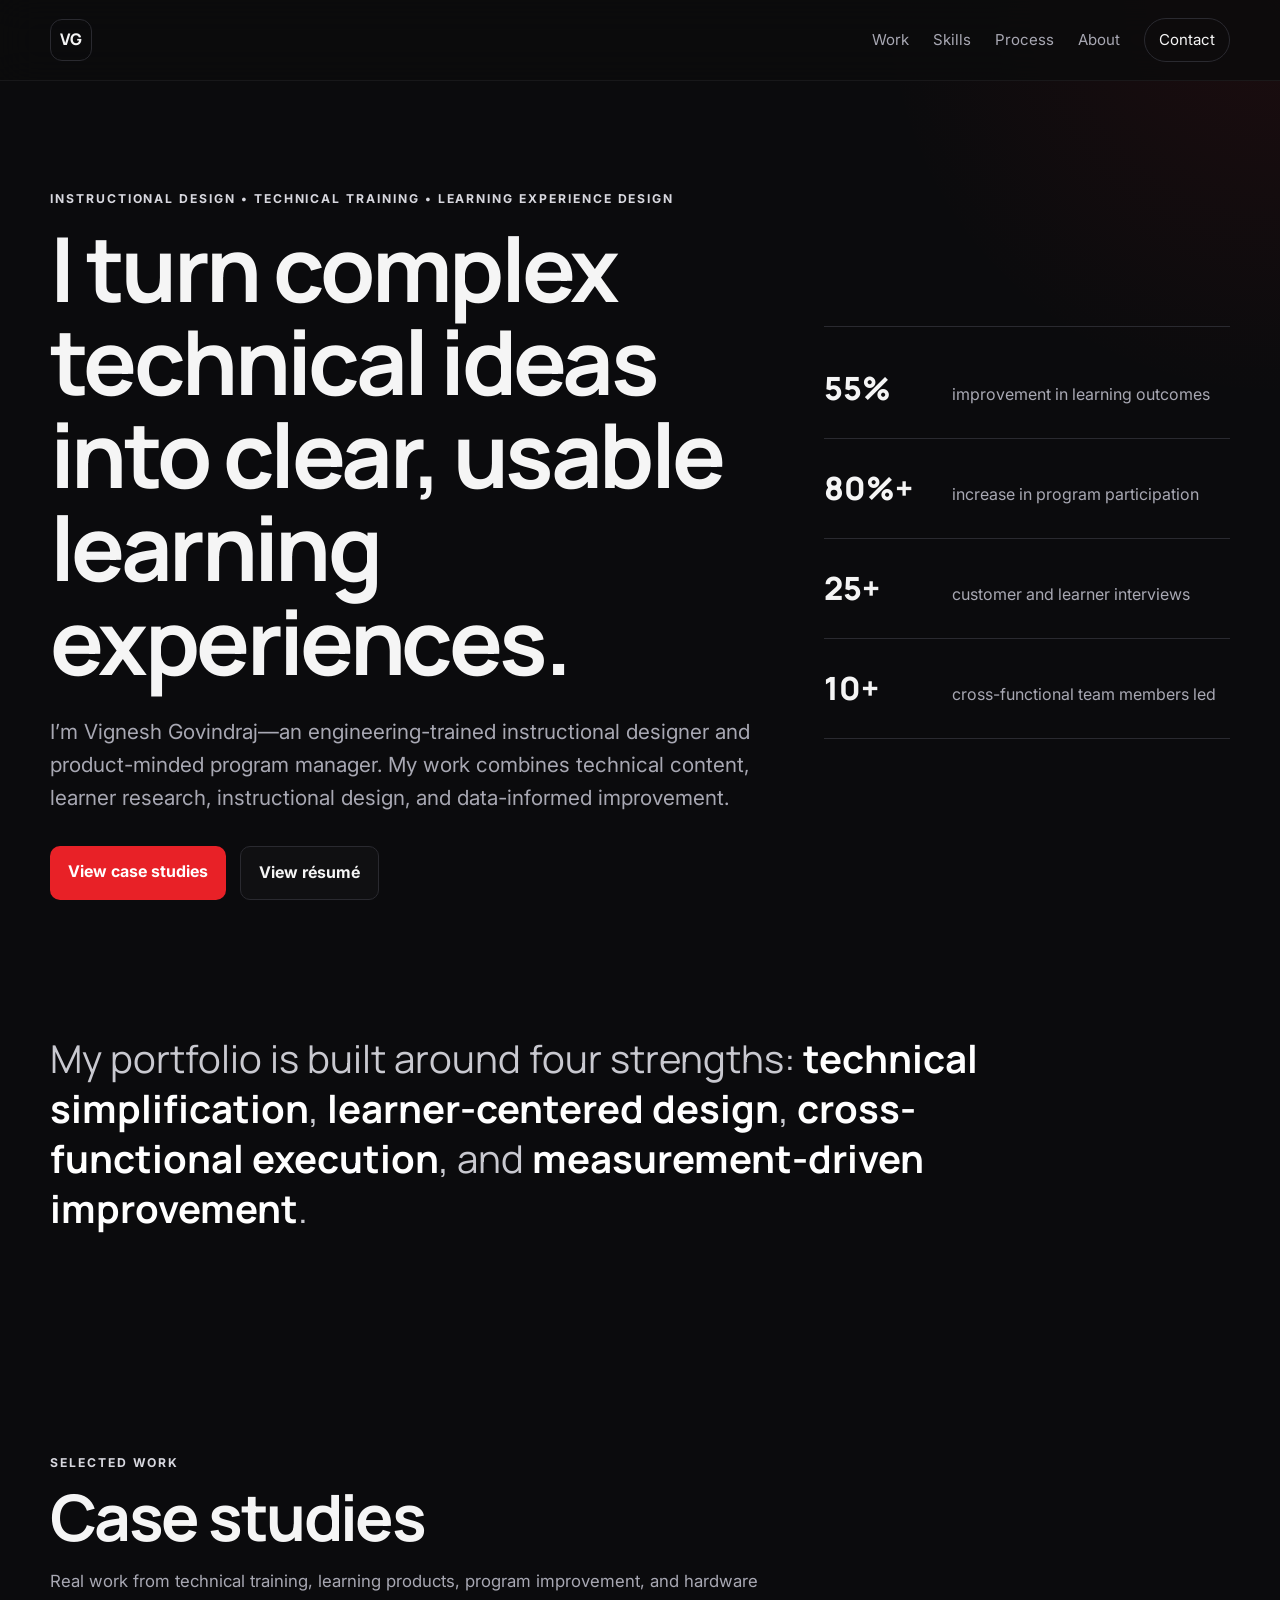
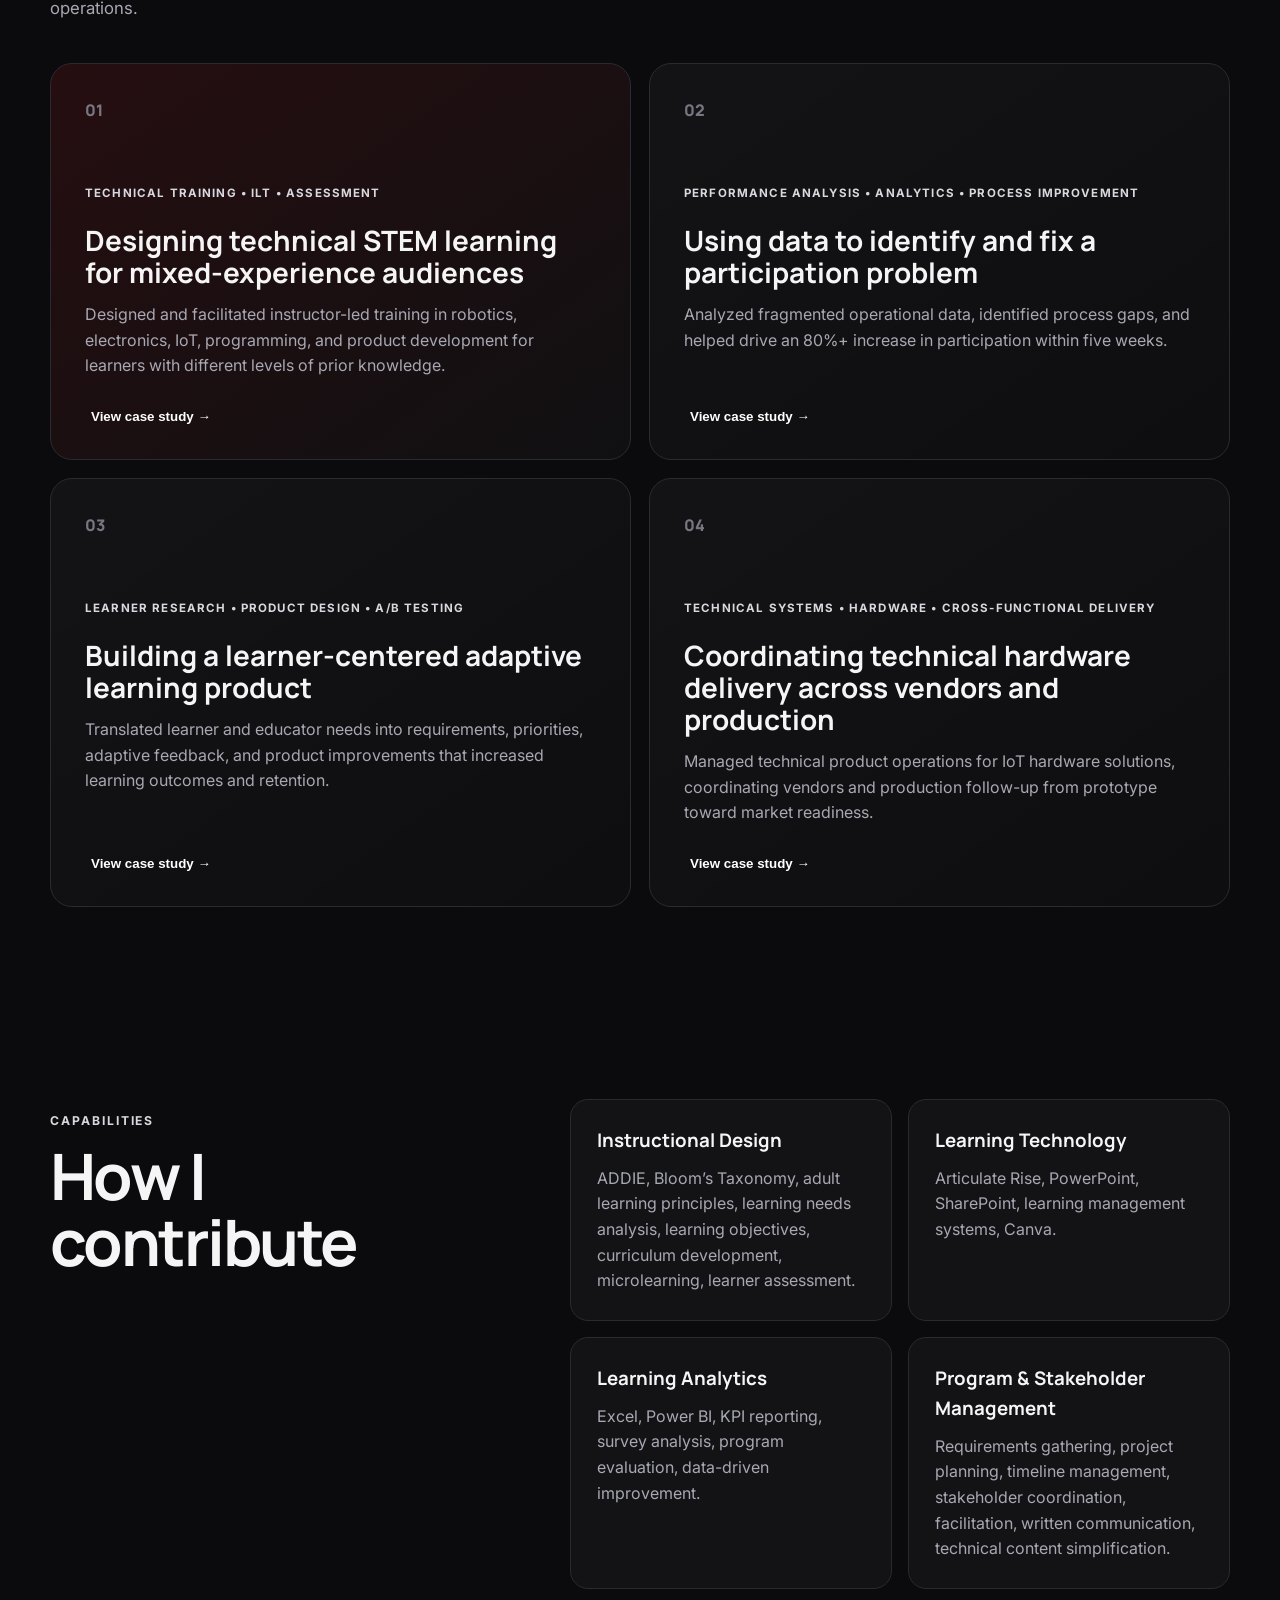
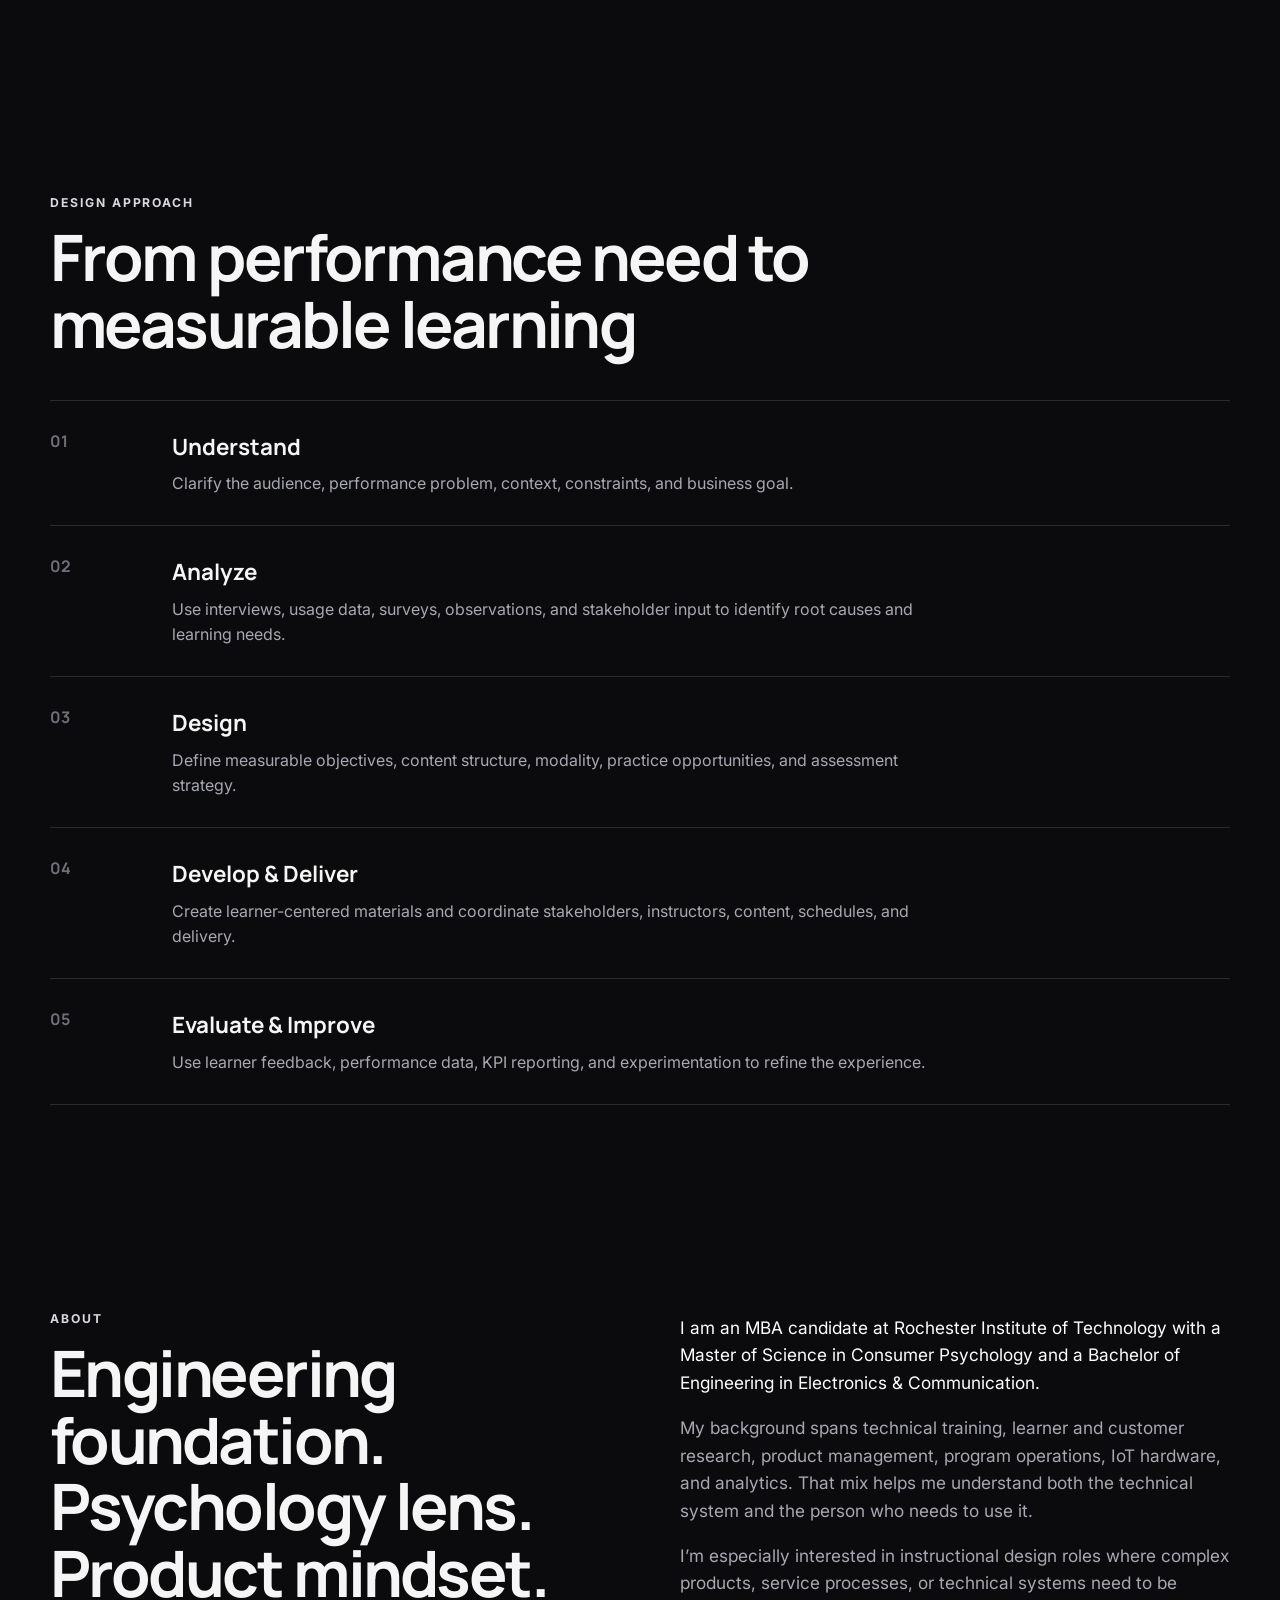
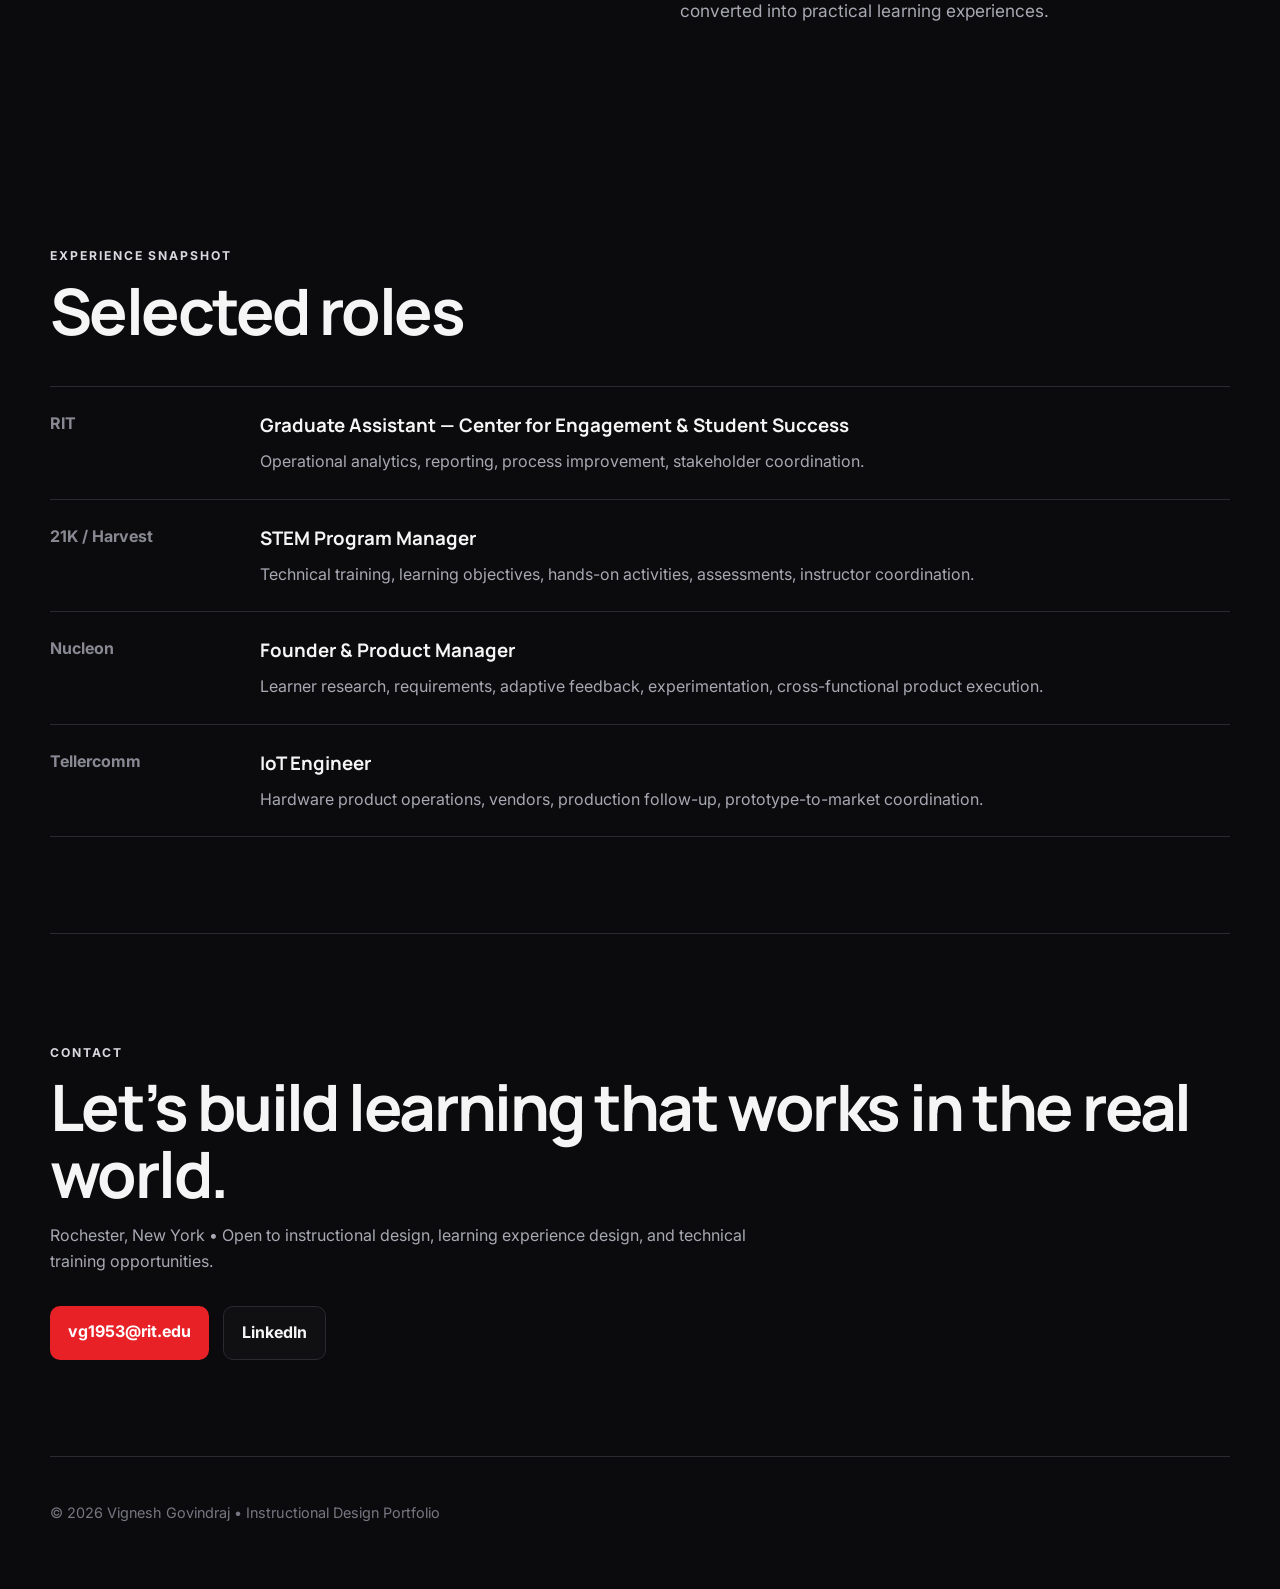
==== index.html @ e9e76871 "Add portfolio homepage" ====
<!DOCTYPE html>
<html lang="en">
<head>
<meta charset="UTF-8">
<meta name="viewport" content="width=device-width, initial-scale=1.0">
<meta name="description" content="Instructional design and technical learning portfolio of Vignesh Govindraj.">
<title>Vignesh Govindraj | Instructional Design Portfolio</title>
<link rel="icon" href="favicon.svg" type="image/svg+xml">
<link rel="stylesheet" href="styles.css">
</head>
<body>
<header class="site-header">
  <a class="brand" href="#top">VG</a>
  <nav class="nav">
    <a href="#work">Work</a><a href="#skills">Skills</a><a href="#process">Process</a><a href="#about">About</a><a class="nav-cta" href="#contact">Contact</a>
  </nav>
</header>
<main id="top">
<section class="hero section">
  <div class="hero-copy">
    <p class="eyebrow">Instructional Design • Technical Training • Learning Experience Design</p>
    <h1>I turn complex technical ideas into clear, usable learning experiences.</h1>
    <p class="hero-text">I’m Vignesh Govindraj—an engineering-trained instructional designer and product-minded program manager. My work combines technical content, learner research, instructional design, and data-informed improvement.</p>
    <div class="hero-actions"><a class="button primary" href="#work">View case studies</a><a class="button secondary" href="resume.html">View résumé</a></div>
  </div>
  <aside class="hero-panel">
    <div class="metric"><span class="metric-value">55%</span><span class="metric-label">improvement in learning outcomes</span></div>
    <div class="metric"><span class="metric-value">80%+</span><span class="metric-label">increase in program participation</span></div>
    <div class="metric"><span class="metric-value">25+</span><span class="metric-label">customer and learner interviews</span></div>
    <div class="metric"><span class="metric-value">10+</span><span class="metric-label">cross-functional team members led</span></div>
  </aside>
</section>
<section class="section intro-strip"><p>My portfolio is built around four strengths: <strong>technical simplification</strong>, <strong>learner-centered design</strong>, <strong>cross-functional execution</strong>, and <strong>measurement-driven improvement</strong>.</p></section>
<section id="work" class="section">
  <div class="section-heading"><p class="eyebrow">Selected work</p><h2>Case studies</h2><p>Real work from technical training, learning products, program improvement, and hardware operations.</p></div>
  <div class="case-grid">
    <article class="case-card featured"><div class="case-number">01</div><p class="case-tag">Technical Training • ILT • Assessment</p><h3>Designing technical STEM learning for mixed-experience audiences</h3><p class="case-summary">Designed and facilitated instructor-led training in robotics, electronics, IoT, programming, and product development for learners with different levels of prior knowledge.</p><button class="text-button" data-dialog="case1">View case study →</button></article>
    <article class="case-card"><div class="case-number">02</div><p class="case-tag">Performance Analysis • Analytics • Process Improvement</p><h3>Using data to identify and fix a participation problem</h3><p class="case-summary">Analyzed fragmented operational data, identified process gaps, and helped drive an 80%+ increase in participation within five weeks.</p><button class="text-button" data-dialog="case2">View case study →</button></article>
    <article class="case-card"><div class="case-number">03</div><p class="case-tag">Learner Research • Product Design • A/B Testing</p><h3>Building a learner-centered adaptive learning product</h3><p class="case-summary">Translated learner and educator needs into requirements, priorities, adaptive feedback, and product improvements that increased learning outcomes and retention.</p><button class="text-button" data-dialog="case3">View case study →</button></article>
    <article class="case-card"><div class="case-number">04</div><p class="case-tag">Technical Systems • Hardware • Cross-Functional Delivery</p><h3>Coordinating technical hardware delivery across vendors and production</h3><p class="case-summary">Managed technical product operations for IoT hardware solutions, coordinating vendors and production follow-up from prototype toward market readiness.</p><button class="text-button" data-dialog="case4">View case study →</button></article>
  </div>
</section>
<section id="skills" class="section split-section">
  <div class="section-heading"><p class="eyebrow">Capabilities</p><h2>How I contribute</h2></div>
  <div class="skill-groups">
    <div class="skill-group"><h3>Instructional Design</h3><p>ADDIE, Bloom’s Taxonomy, adult learning principles, learning needs analysis, learning objectives, curriculum development, microlearning, learner assessment.</p></div>
    <div class="skill-group"><h3>Learning Technology</h3><p>Articulate Rise, PowerPoint, SharePoint, learning management systems, Canva.</p></div>
    <div class="skill-group"><h3>Learning Analytics</h3><p>Excel, Power BI, KPI reporting, survey analysis, program evaluation, data-driven improvement.</p></div>
    <div class="skill-group"><h3>Program & Stakeholder Management</h3><p>Requirements gathering, project planning, timeline management, stakeholder coordination, facilitation, written communication, technical content simplification.</p></div>
  </div>
</section>
<section id="process" class="section">
  <div class="section-heading"><p class="eyebrow">Design approach</p><h2>From performance need to measurable learning</h2></div>
  <ol class="process">
    <li><span>01</span><div><h3>Understand</h3><p>Clarify the audience, performance problem, context, constraints, and business goal.</p></div></li>
    <li><span>02</span><div><h3>Analyze</h3><p>Use interviews, usage data, surveys, observations, and stakeholder input to identify root causes and learning needs.</p></div></li>
    <li><span>03</span><div><h3>Design</h3><p>Define measurable objectives, content structure, modality, practice opportunities, and assessment strategy.</p></div></li>
    <li><span>04</span><div><h3>Develop & Deliver</h3><p>Create learner-centered materials and coordinate stakeholders, instructors, content, schedules, and delivery.</p></div></li>
    <li><span>05</span><div><h3>Evaluate & Improve</h3><p>Use learner feedback, performance data, KPI reporting, and experimentation to refine the experience.</p></div></li>
  </ol>
</section>
<section id="about" class="section about">
  <div><p class="eyebrow">About</p><h2>Engineering foundation. Psychology lens. Product mindset.</h2></div>
  <div class="about-copy"><p>I am an MBA candidate at Rochester Institute of Technology with a Master of Science in Consumer Psychology and a Bachelor of Engineering in Electronics & Communication.</p><p>My background spans technical training, learner and customer research, product management, program operations, IoT hardware, and analytics. That mix helps me understand both the technical system and the person who needs to use it.</p><p>I’m especially interested in instructional design roles where complex products, service processes, or technical systems need to be converted into practical learning experiences.</p></div>
</section>
<section class="section experience">
  <div class="section-heading"><p class="eyebrow">Experience snapshot</p><h2>Selected roles</h2></div>
  <div class="timeline">
    <div class="timeline-item"><span>RIT</span><div><h3>Graduate Assistant — Center for Engagement & Student Success</h3><p>Operational analytics, reporting, process improvement, stakeholder coordination.</p></div></div>
    <div class="timeline-item"><span>21K / Harvest</span><div><h3>STEM Program Manager</h3><p>Technical training, learning objectives, hands-on activities, assessments, instructor coordination.</p></div></div>
    <div class="timeline-item"><span>Nucleon</span><div><h3>Founder & Product Manager</h3><p>Learner research, requirements, adaptive feedback, experimentation, cross-functional product execution.</p></div></div>
    <div class="timeline-item"><span>Tellercomm</span><div><h3>IoT Engineer</h3><p>Hardware product operations, vendors, production follow-up, prototype-to-market coordination.</p></div></div>
  </div>
</section>
<section id="contact" class="section contact"><p class="eyebrow">Contact</p><h2>Let’s build learning that works in the real world.</h2><p>Rochester, New York • Open to instructional design, learning experience design, and technical training opportunities.</p><div class="hero-actions"><a class="button primary" href="mailto:vg1953@rit.edu">vg1953@rit.edu</a><a class="button secondary" href="https://www.linkedin.com/in/vignesh-govindraj-13011995/" target="_blank" rel="noreferrer">LinkedIn</a></div></section>
</main>
<footer><p>© <span id="year"></span> Vignesh Govindraj • Instructional Design Portfolio</p></footer>
<dialog id="case1"><button class="dialog-close" aria-label="Close">×</button><p class="case-tag">Technical Training • 21K School & Harvest International School</p><h2>Designing technical STEM learning for mixed-experience audiences</h2><div class="case-detail-grid"><div><h4>Challenge</h4><p>Technical topics such as robotics, electronics, IoT, programming, and product development had to be made understandable and usable for learners with varying levels of prior knowledge.</p></div><div><h4>My role</h4><p>Designed and facilitated instructor-led technical training while coordinating instructors, school leaders, external partners, materials, and delivery schedules.</p></div><div><h4>Design approach</h4><p>Created learning objectives, presentations, hands-on activities, and assessments. Adjusted content based on learner feedback and performance data.</p></div><div><h4>What this demonstrates</h4><p>Technical content simplification, ILT design, facilitation, assessment, iterative improvement, and cross-functional delivery.</p></div></div></dialog>
<dialog id="case2"><button class="dialog-close" aria-label="Close">×</button><p class="case-tag">Performance Analysis • RIT Center for Engagement & Student Success</p><h2>Using data to identify and fix a participation problem</h2><div class="case-detail-grid"><div><h4>Challenge</h4><p>Program participation was not meeting expectations, and the underlying operational picture was fragmented across inconsistent data and processes.</p></div><div><h4>My role</h4><p>Cleaned and analyzed operational data, built recurring reports in Excel and Power BI, coordinated program records, and standardized data-collection and accountability practices.</p></div><div><h4>Outcome</h4><p>The work identified process gaps and contributed to an 80%+ increase in participation within five weeks.</p></div><div><h4>What this demonstrates</h4><p>Performance analysis, data-informed diagnosis, process improvement, reporting, and measurement before prescribing a learning intervention.</p></div></div></dialog>
<dialog id="case3"><button class="dialog-close" aria-label="Close">×</button><p class="case-tag">Learner-Centered Product • Nucleon</p><h2>Building a learner-centered adaptive learning product</h2><div class="case-detail-grid"><div><h4>Challenge</h4><p>Design an adaptive-learning experience that responded to learner and educator needs rather than relying on assumptions.</p></div><div><h4>My role</h4><p>Translated learner and educator needs into requirements, acceptance criteria, timelines, and sprint priorities for a cross-functional team of 10.</p></div><div><h4>Research & iteration</h4><p>Conducted 25+ customer interviews and used learner interviews, performance data, and A/B testing to refine adaptive feedback and content delivery.</p></div><div><h4>Outcome</h4><p>The platform contributed to a 55% improvement in learning outcomes and a 25% increase in user retention while growing to 100+ users and two institutional partners.</p></div></div></dialog>
<dialog id="case4"><button class="dialog-close" aria-label="Close">×</button><p class="case-tag">Technical Systems • Tellercomm</p><h2>Coordinating technical hardware delivery across vendors and production</h2><div class="case-detail-grid"><div><h4>Challenge</h4><p>Move IoT hardware solutions from prototype toward market while coordinating technical and operational dependencies.</p></div><div><h4>My role</h4><p>Managed technical product operations, vendor coordination, and production follow-up.</p></div><div><h4>Transferable value</h4><p>Understanding technical systems makes it easier to ask better questions of SMEs and convert engineering information into accurate learner-facing content.</p></div><div><h4>What this demonstrates</h4><p>Technical fluency, vendor coordination, production awareness, and cross-functional execution.</p></div></div></dialog>
<script src="script.js"></script>
</body>
</html>
---- styles.css ----
@import url('https://fonts.googleapis.com/css2?family=Inter:wght@400;500;600;700&family=Manrope:wght@600;700;800&display=swap');
:root{--bg:#0b0b0d;--panel:#131316;--text:#f5f5f5;--muted:#a8a8b3;--line:#2a2a30;--accent:#e82127;--max:1180px}
*{box-sizing:border-box}html{scroll-behavior:smooth}body{margin:0;background:radial-gradient(circle at top right,rgba(232,33,39,.08),transparent 25rem),var(--bg);color:var(--text);font-family:Inter,system-ui,sans-serif;line-height:1.6}a{color:inherit}
.site-header{position:sticky;top:0;z-index:20;display:flex;align-items:center;justify-content:space-between;padding:18px max(24px,calc((100vw - var(--max))/2));background:rgba(11,11,13,.82);backdrop-filter:blur(18px);border-bottom:1px solid rgba(255,255,255,.06)}
.brand{width:42px;height:42px;display:grid;place-items:center;border:1px solid var(--line);border-radius:12px;font-family:Manrope;font-weight:800;text-decoration:none}.nav{display:flex;gap:24px;align-items:center}.nav a{text-decoration:none;color:var(--muted);font-size:.94rem}.nav a:hover{color:var(--text)}.nav .nav-cta{color:var(--text);border:1px solid var(--line);padding:9px 14px;border-radius:999px}
.section{width:min(var(--max),calc(100% - 48px));margin:0 auto;padding:96px 0}.hero{min-height:78vh;display:grid;grid-template-columns:1.4fr .8fr;gap:64px;align-items:center}.eyebrow{text-transform:uppercase;letter-spacing:.16em;font-size:.76rem;font-weight:700;color:#d8d8df}
.hero h1,.section-heading h2,.about h2,.contact h2,dialog h2{font-family:Manrope;letter-spacing:-.04em;line-height:1.04;margin:0}.hero h1{font-size:clamp(3rem,7vw,6.8rem);max-width:900px}.hero-text{max-width:760px;color:var(--muted);font-size:clamp(1.05rem,1.8vw,1.3rem);margin:28px 0 0}.hero-actions{display:flex;flex-wrap:wrap;gap:14px;margin-top:32px}.button{text-decoration:none;padding:13px 18px;border-radius:10px;font-weight:700;transition:.2s}.button.primary{background:var(--accent);color:white}.button.primary:hover{transform:translateY(-2px)}.button.secondary{border:1px solid var(--line);background:rgba(255,255,255,.02)}.button.secondary:hover{background:var(--panel)}
.hero-panel{padding:12px 0;border-top:1px solid var(--line)}.metric{padding:24px 0;border-bottom:1px solid var(--line);display:grid;grid-template-columns:110px 1fr;gap:18px;align-items:baseline}.metric-value{font-family:Manrope;font-size:2rem;font-weight:800}.metric-label{color:var(--muted)}
.intro-strip{padding-top:0;padding-bottom:72px}.intro-strip p{font-family:Manrope;font-size:clamp(1.5rem,3vw,2.4rem);line-height:1.3;color:#c9c9d0;max-width:1020px}.intro-strip strong{color:white}
.section-heading{max-width:760px;margin-bottom:42px}.section-heading h2,.about h2,.contact h2{font-size:clamp(2.4rem,5vw,4.6rem)}.section-heading>p:last-child{color:var(--muted);font-size:1.05rem}
.case-grid{display:grid;grid-template-columns:repeat(2,minmax(0,1fr));gap:18px}.case-card{min-height:390px;padding:34px;border:1px solid var(--line);border-radius:22px;background:linear-gradient(145deg,rgba(255,255,255,.035),rgba(255,255,255,.012));display:flex;flex-direction:column;transition:.2s}.case-card:hover{transform:translateY(-4px);border-color:#42424a}.case-card.featured{background:linear-gradient(145deg,rgba(232,33,39,.12),rgba(255,255,255,.02))}.case-number{color:#777782;font-family:Manrope;font-weight:800}.case-tag{color:#d8d8df;text-transform:uppercase;letter-spacing:.1em;font-size:.72rem;font-weight:700;margin-top:60px}.case-card h3{font-family:Manrope;font-size:1.75rem;line-height:1.15;margin:10px 0 14px}.case-summary{color:var(--muted);margin:0}.text-button{margin-top:auto;padding-top:30px;border:0;background:transparent;color:white;font-weight:700;cursor:pointer;text-align:left}
.split-section{display:grid;grid-template-columns:.8fr 1.2fr;gap:80px;align-items:start}.skill-groups{display:grid;grid-template-columns:repeat(2,1fr);gap:16px}.skill-group{padding:26px;border:1px solid var(--line);border-radius:18px;background:var(--panel)}.skill-group h3{margin:0 0 10px;font-family:Manrope}.skill-group p{color:var(--muted);margin:0}
.process{list-style:none;padding:0;margin:0;border-top:1px solid var(--line)}.process li{display:grid;grid-template-columns:90px 1fr;gap:32px;padding:28px 0;border-bottom:1px solid var(--line)}.process li>span{color:#6f6f79;font-family:Manrope;font-weight:700}.process h3{margin:0 0 7px;font-family:Manrope;font-size:1.4rem}.process p{margin:0;color:var(--muted);max-width:760px}
.about{display:grid;grid-template-columns:1fr 1fr;gap:80px}.about-copy p{color:var(--muted);font-size:1.08rem}.about-copy p:first-child{color:white}.timeline{border-top:1px solid var(--line)}.timeline-item{display:grid;grid-template-columns:180px 1fr;gap:30px;padding:24px 0;border-bottom:1px solid var(--line)}.timeline-item>span{color:#898994;font-weight:700}.timeline-item h3{margin:0 0 8px;font-family:Manrope}.timeline-item p{margin:0;color:var(--muted)}
.contact{border-top:1px solid var(--line);border-bottom:1px solid var(--line)}.contact p:not(.eyebrow){color:var(--muted);max-width:720px}footer{width:min(var(--max),calc(100% - 48px));margin:0 auto;padding:30px 0 50px;color:#777782;font-size:.9rem}
dialog{width:min(900px,calc(100% - 32px));max-height:84vh;overflow:auto;color:var(--text);background:#101013;border:1px solid var(--line);border-radius:22px;padding:38px}dialog::backdrop{background:rgba(0,0,0,.78);backdrop-filter:blur(6px)}.dialog-close{position:sticky;top:0;float:right;border:1px solid var(--line);background:#18181c;color:white;width:38px;height:38px;border-radius:999px;cursor:pointer;font-size:1.4rem}dialog h2{font-size:clamp(2rem,5vw,3.6rem);max-width:760px;margin-bottom:28px}.case-detail-grid{display:grid;grid-template-columns:repeat(2,1fr);gap:18px}.case-detail-grid>div{border:1px solid var(--line);border-radius:16px;padding:22px;background:var(--panel)}.case-detail-grid h4{margin:0 0 10px;font-family:Manrope}.case-detail-grid p{margin:0;color:var(--muted)}
@media(max-width:820px){.nav a:not(.nav-cta){display:none}.hero,.split-section,.about{grid-template-columns:1fr}.hero{gap:36px;min-height:auto;padding-top:72px}.case-grid,.skill-groups,.case-detail-grid{grid-template-columns:1fr}.timeline-item{grid-template-columns:1fr;gap:6px}.section{width:min(100% - 32px,var(--max));padding:72px 0}.hero h1{font-size:clamp(2.8rem,14vw,4.6rem)}}
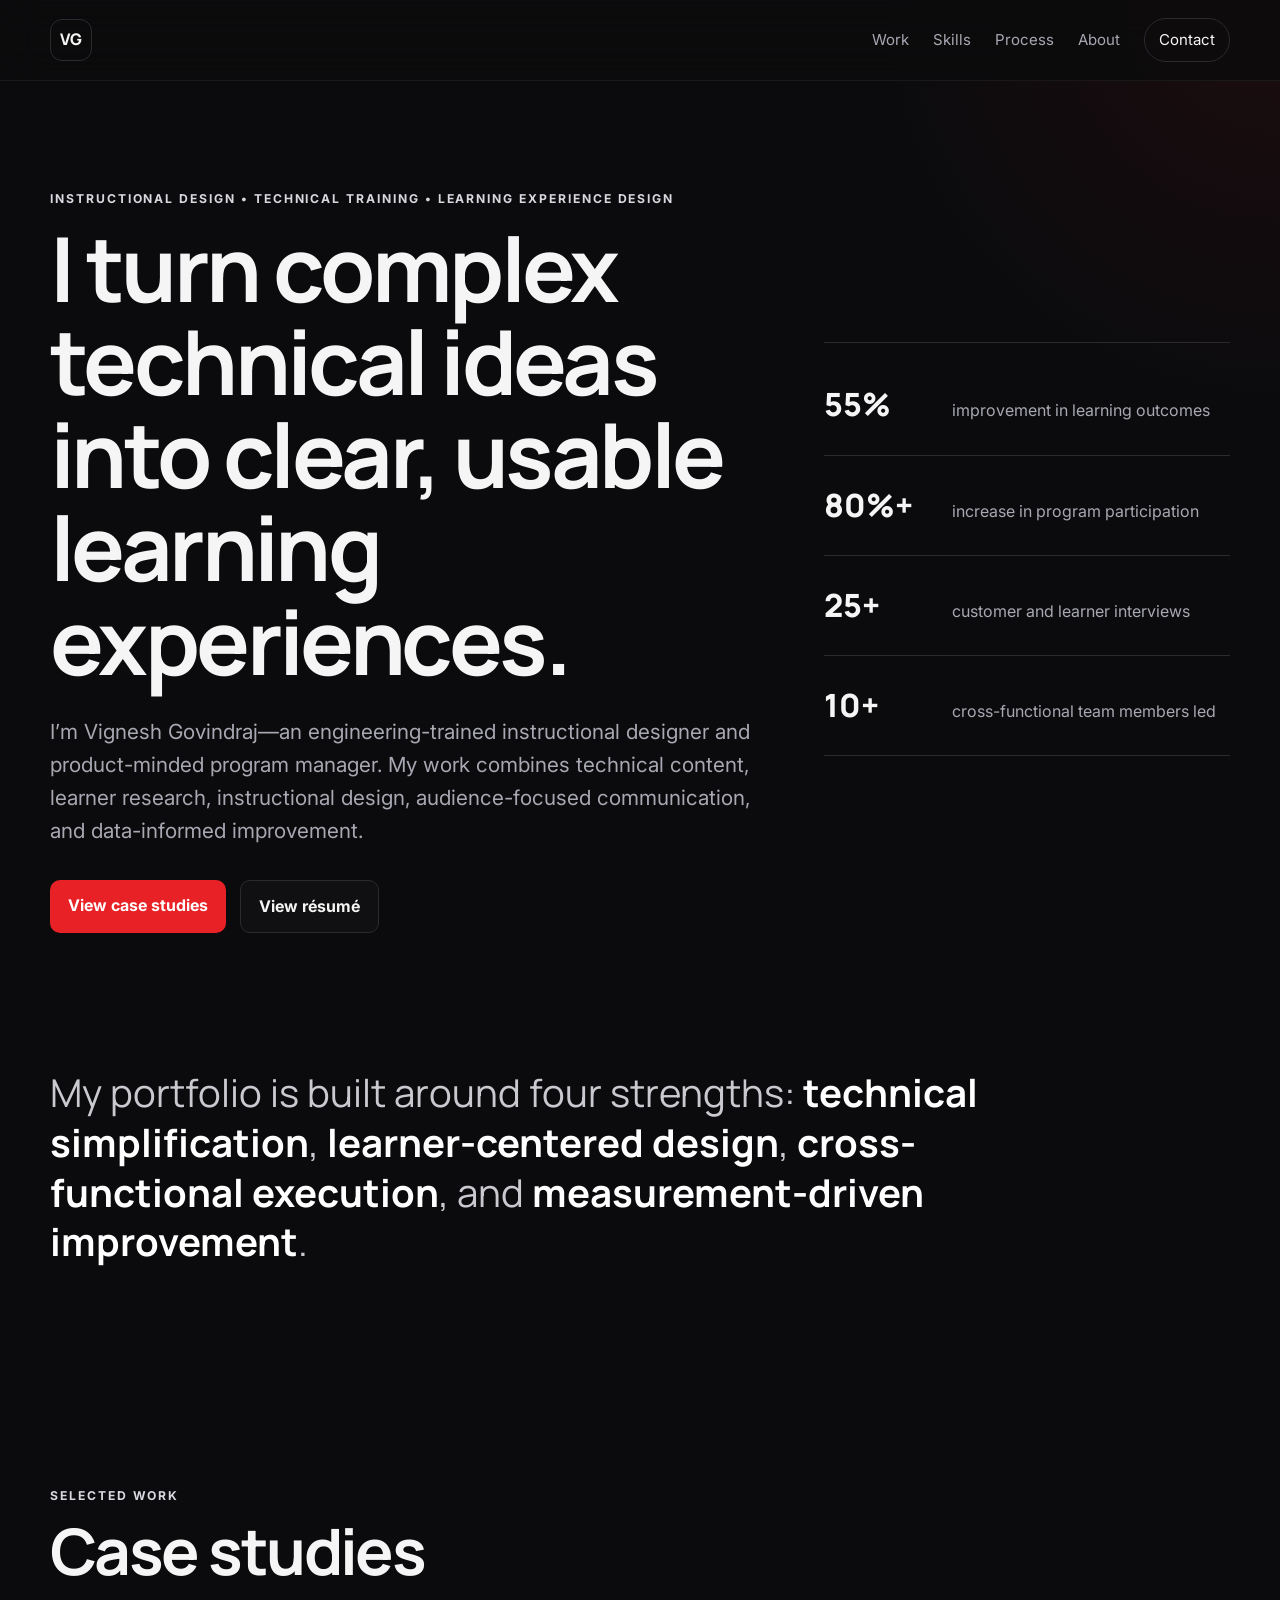
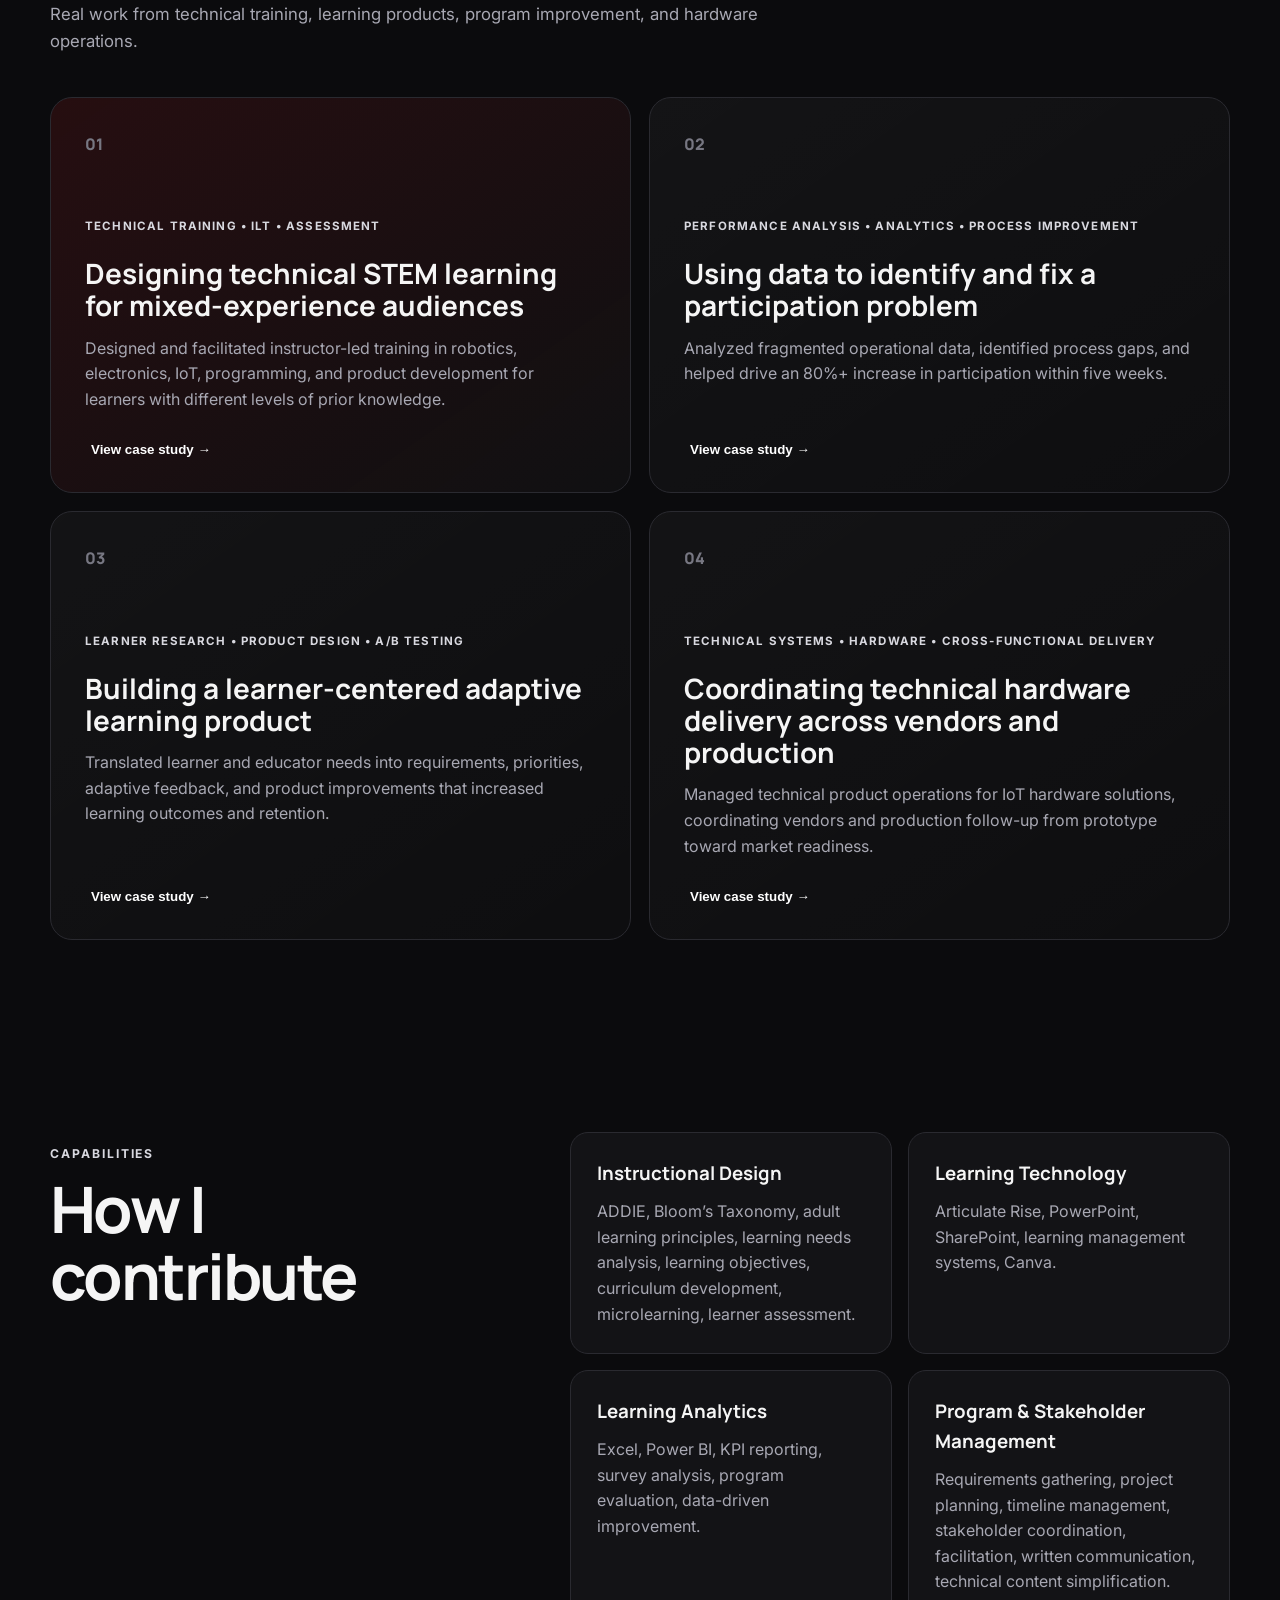
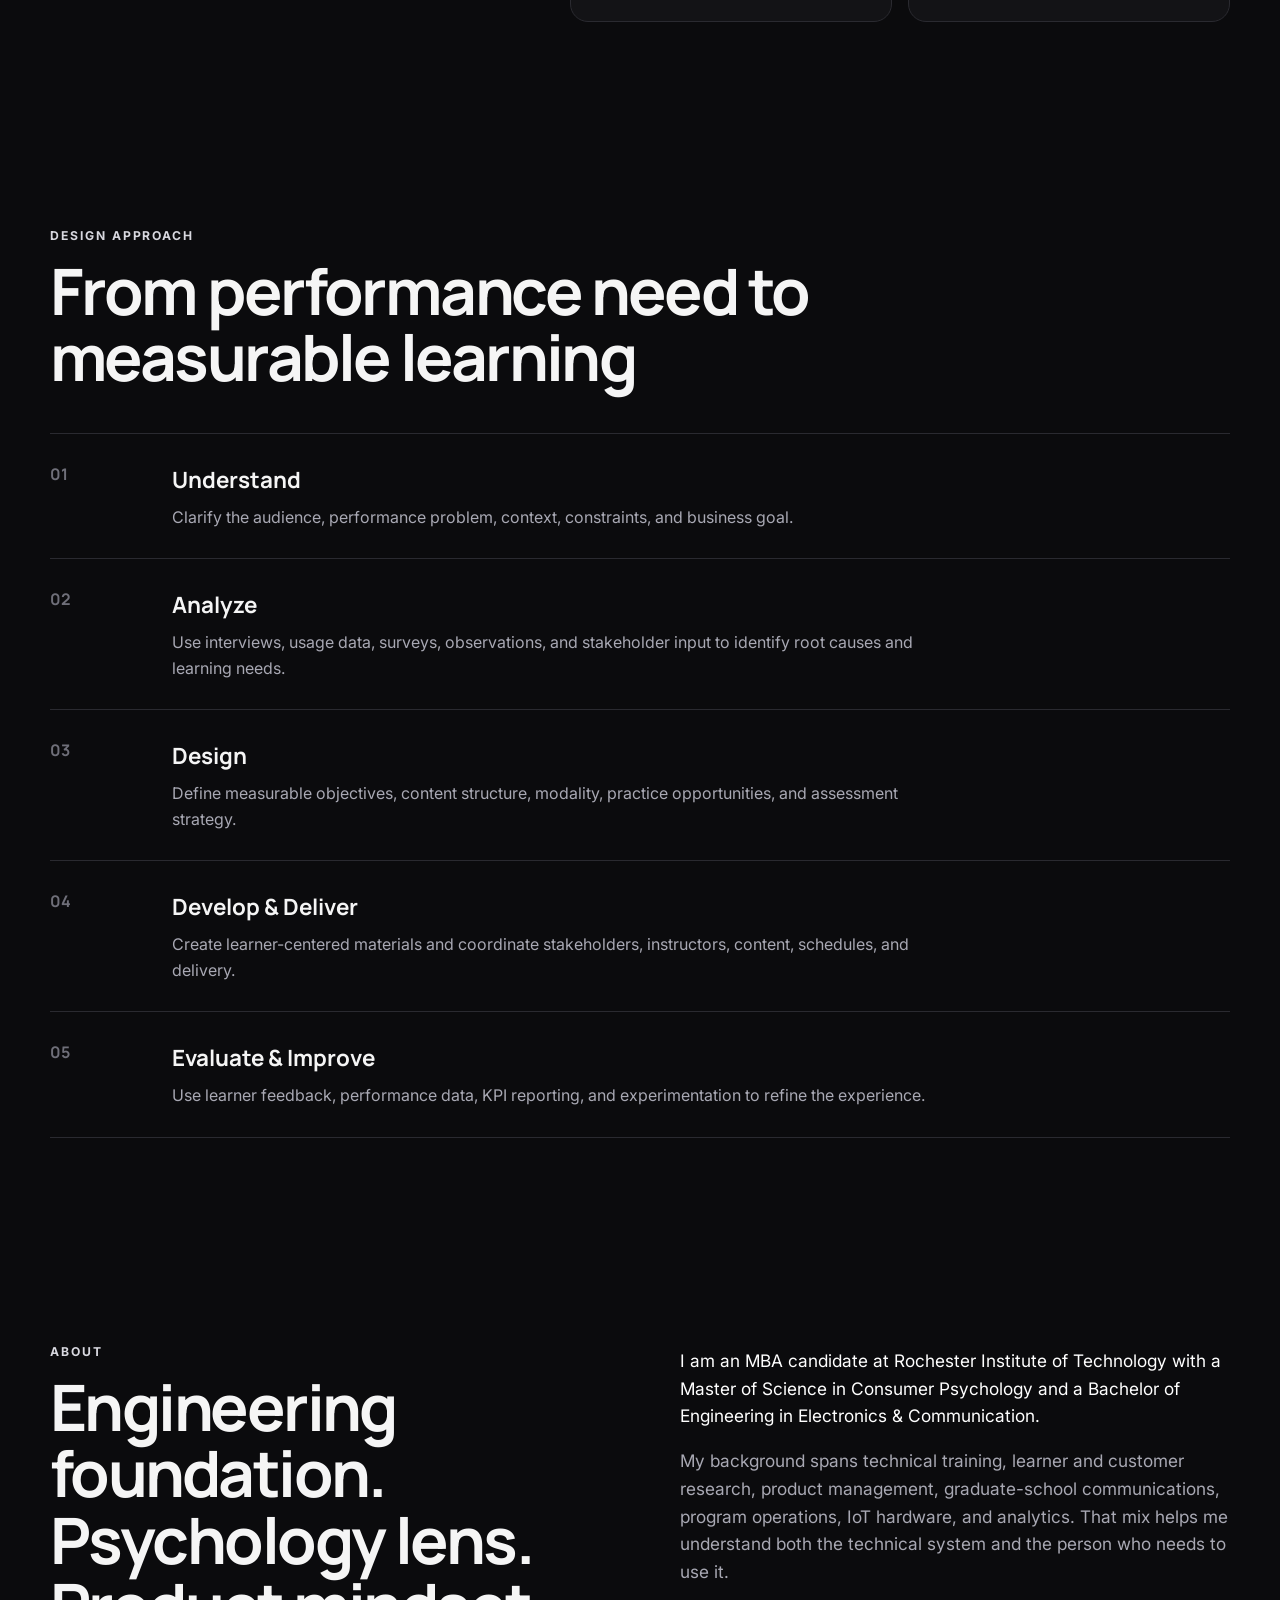
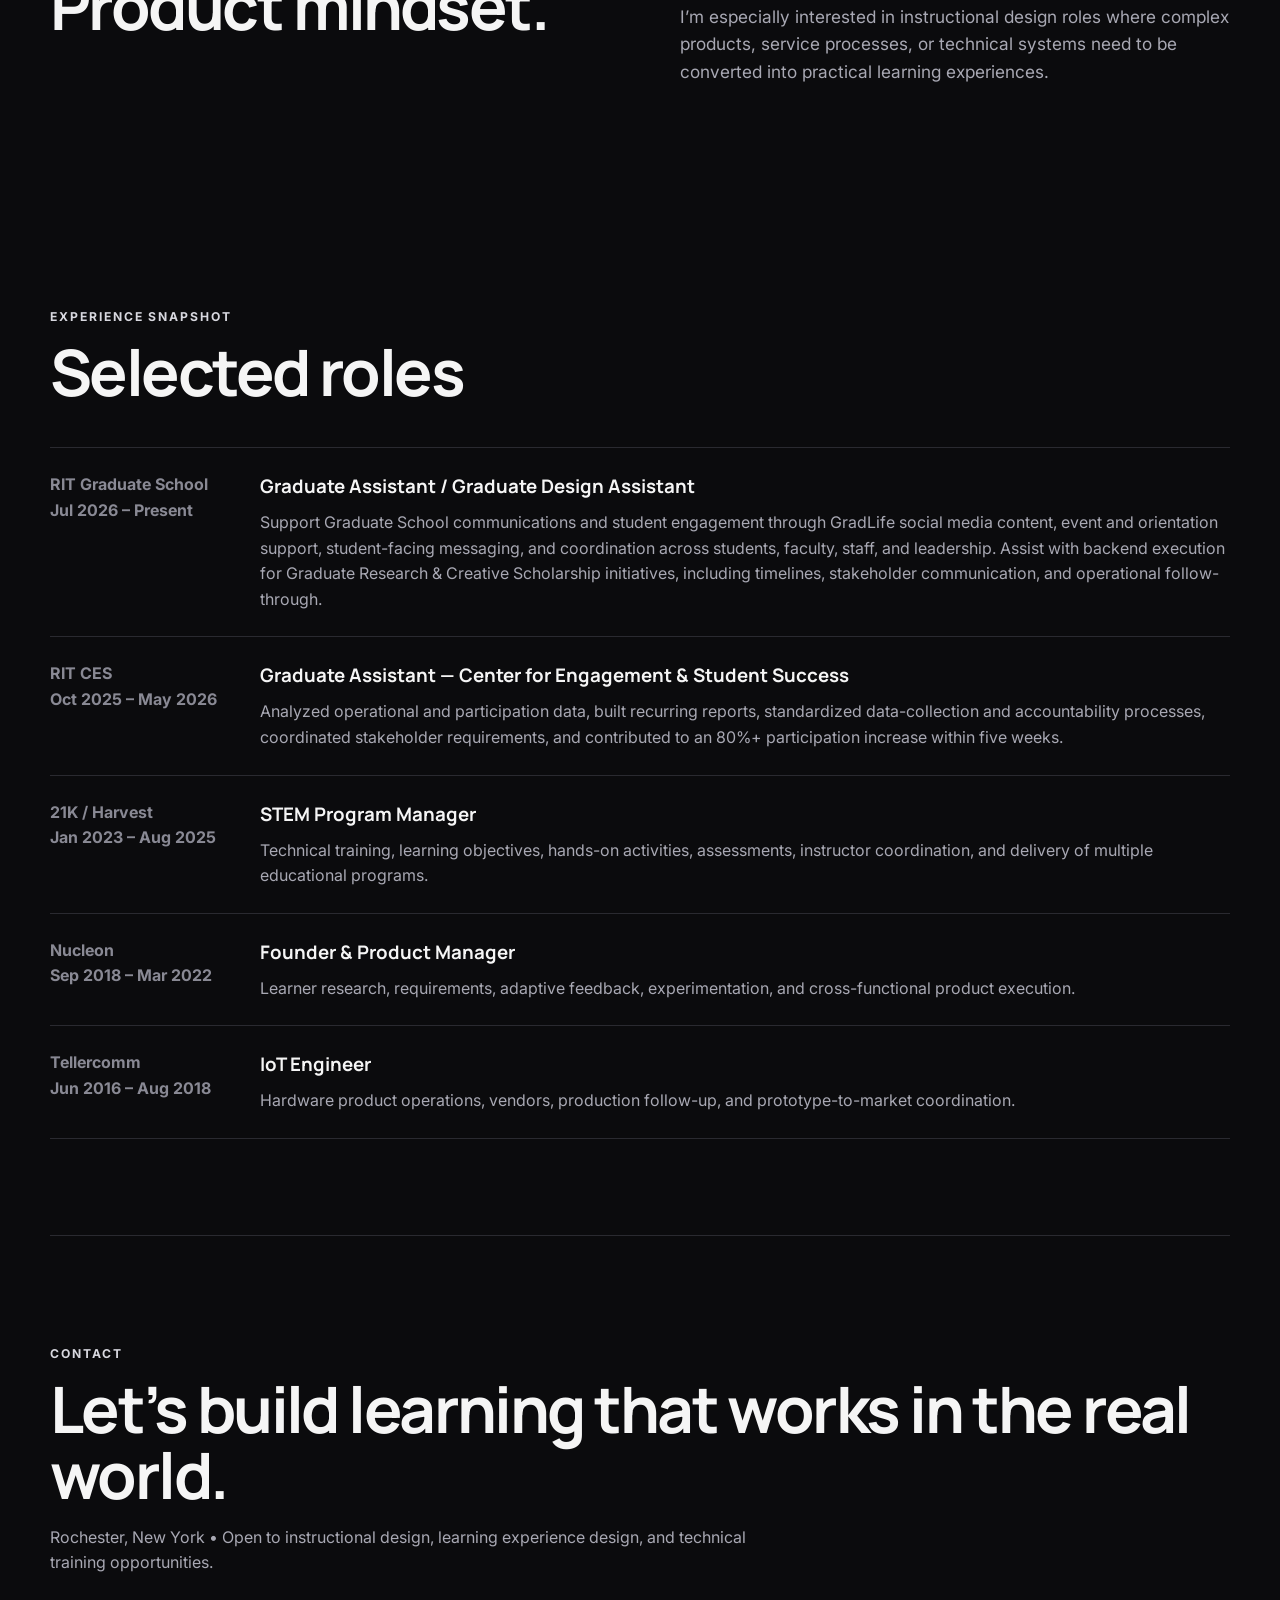
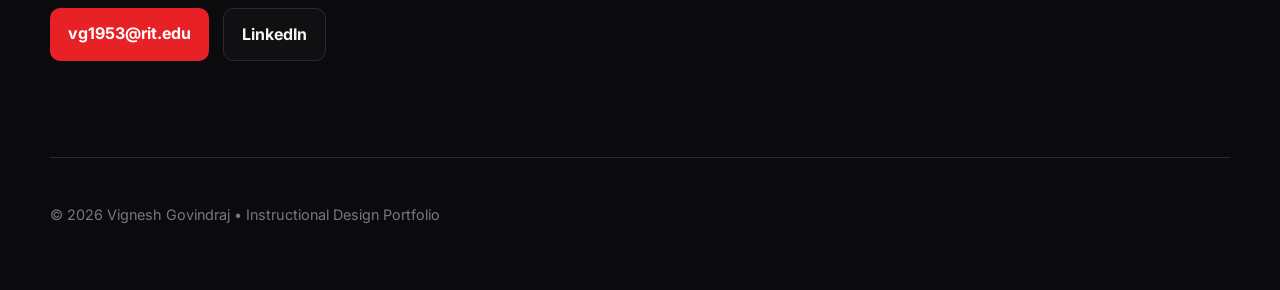
==== commit 74286e08: "Add current RIT Graduate School experience" ====
--- a/index.html
+++ b/index.html
@@ -20,7 +20,7 @@
   <div class="hero-copy">
     <p class="eyebrow">Instructional Design • Technical Training • Learning Experience Design</p>
     <h1>I turn complex technical ideas into clear, usable learning experiences.</h1>
-    <p class="hero-text">I’m Vignesh Govindraj—an engineering-trained instructional designer and product-minded program manager. My work combines technical content, learner research, instructional design, and data-informed improvement.</p>
+    <p class="hero-text">I’m Vignesh Govindraj—an engineering-trained instructional designer and product-minded program manager. My work combines technical content, learner research, instructional design, audience-focused communication, and data-informed improvement.</p>
     <div class="hero-actions"><a class="button primary" href="#work">View case studies</a><a class="button secondary" href="resume.html">View résumé</a></div>
   </div>
   <aside class="hero-panel">
@@ -61,15 +61,16 @@
 </section>
 <section id="about" class="section about">
   <div><p class="eyebrow">About</p><h2>Engineering foundation. Psychology lens. Product mindset.</h2></div>
-  <div class="about-copy"><p>I am an MBA candidate at Rochester Institute of Technology with a Master of Science in Consumer Psychology and a Bachelor of Engineering in Electronics & Communication.</p><p>My background spans technical training, learner and customer research, product management, program operations, IoT hardware, and analytics. That mix helps me understand both the technical system and the person who needs to use it.</p><p>I’m especially interested in instructional design roles where complex products, service processes, or technical systems need to be converted into practical learning experiences.</p></div>
+  <div class="about-copy"><p>I am an MBA candidate at Rochester Institute of Technology with a Master of Science in Consumer Psychology and a Bachelor of Engineering in Electronics & Communication.</p><p>My background spans technical training, learner and customer research, product management, graduate-school communications, program operations, IoT hardware, and analytics. That mix helps me understand both the technical system and the person who needs to use it.</p><p>I’m especially interested in instructional design roles where complex products, service processes, or technical systems need to be converted into practical learning experiences.</p></div>
 </section>
 <section class="section experience">
   <div class="section-heading"><p class="eyebrow">Experience snapshot</p><h2>Selected roles</h2></div>
   <div class="timeline">
-    <div class="timeline-item"><span>RIT</span><div><h3>Graduate Assistant — Center for Engagement & Student Success</h3><p>Operational analytics, reporting, process improvement, stakeholder coordination.</p></div></div>
-    <div class="timeline-item"><span>21K / Harvest</span><div><h3>STEM Program Manager</h3><p>Technical training, learning objectives, hands-on activities, assessments, instructor coordination.</p></div></div>
-    <div class="timeline-item"><span>Nucleon</span><div><h3>Founder & Product Manager</h3><p>Learner research, requirements, adaptive feedback, experimentation, cross-functional product execution.</p></div></div>
-    <div class="timeline-item"><span>Tellercomm</span><div><h3>IoT Engineer</h3><p>Hardware product operations, vendors, production follow-up, prototype-to-market coordination.</p></div></div>
+    <div class="timeline-item"><span>RIT Graduate School<br>Jul 2026 – Present</span><div><h3>Graduate Assistant / Graduate Design Assistant</h3><p>Support Graduate School communications and student engagement through GradLife social media content, event and orientation support, student-facing messaging, and coordination across students, faculty, staff, and leadership. Assist with backend execution for Graduate Research & Creative Scholarship initiatives, including timelines, stakeholder communication, and operational follow-through.</p></div></div>
+    <div class="timeline-item"><span>RIT CES<br>Oct 2025 – May 2026</span><div><h3>Graduate Assistant — Center for Engagement & Student Success</h3><p>Analyzed operational and participation data, built recurring reports, standardized data-collection and accountability processes, coordinated stakeholder requirements, and contributed to an 80%+ participation increase within five weeks.</p></div></div>
+    <div class="timeline-item"><span>21K / Harvest<br>Jan 2023 – Aug 2025</span><div><h3>STEM Program Manager</h3><p>Technical training, learning objectives, hands-on activities, assessments, instructor coordination, and delivery of multiple educational programs.</p></div></div>
+    <div class="timeline-item"><span>Nucleon<br>Sep 2018 – Mar 2022</span><div><h3>Founder & Product Manager</h3><p>Learner research, requirements, adaptive feedback, experimentation, and cross-functional product execution.</p></div></div>
+    <div class="timeline-item"><span>Tellercomm<br>Jun 2016 – Aug 2018</span><div><h3>IoT Engineer</h3><p>Hardware product operations, vendors, production follow-up, and prototype-to-market coordination.</p></div></div>
   </div>
 </section>
 <section id="contact" class="section contact"><p class="eyebrow">Contact</p><h2>Let’s build learning that works in the real world.</h2><p>Rochester, New York • Open to instructional design, learning experience design, and technical training opportunities.</p><div class="hero-actions"><a class="button primary" href="mailto:vg1953@rit.edu">vg1953@rit.edu</a><a class="button secondary" href="https://www.linkedin.com/in/vignesh-govindraj-13011995/" target="_blank" rel="noreferrer">LinkedIn</a></div></section>
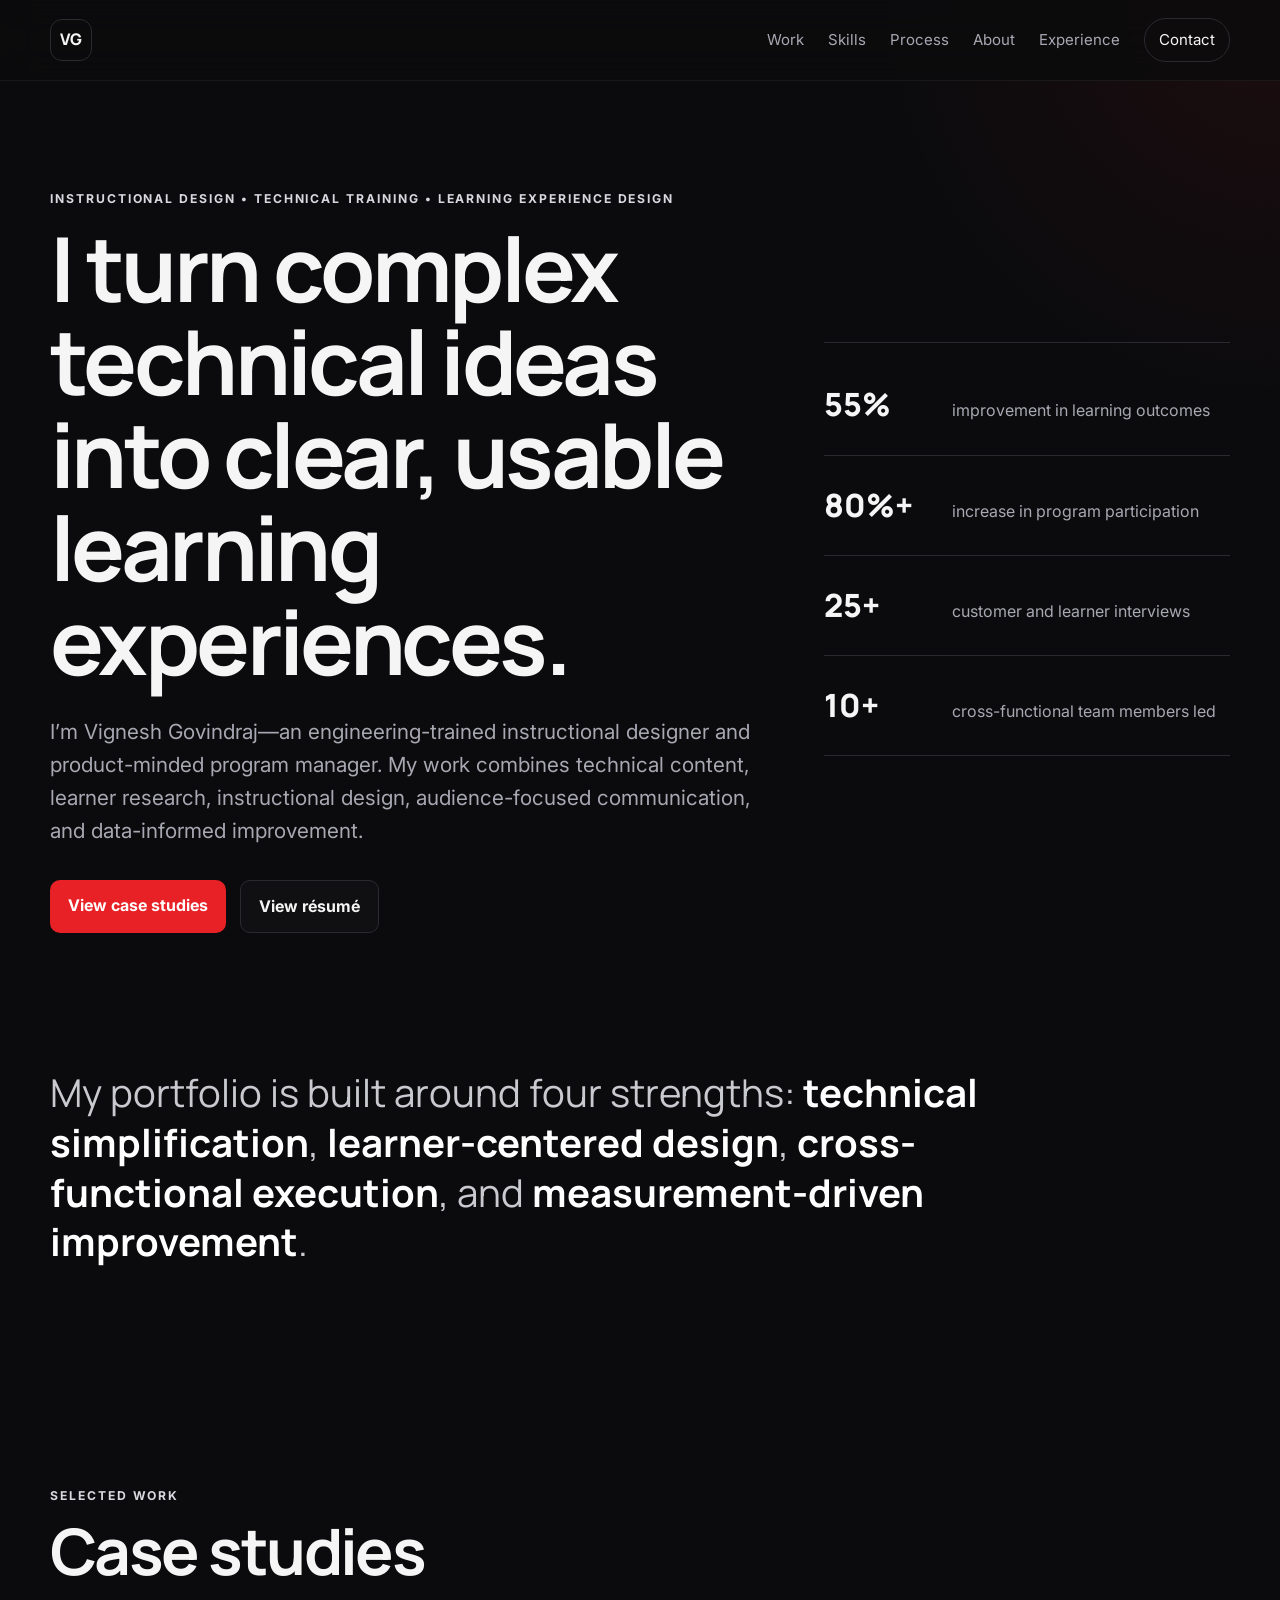
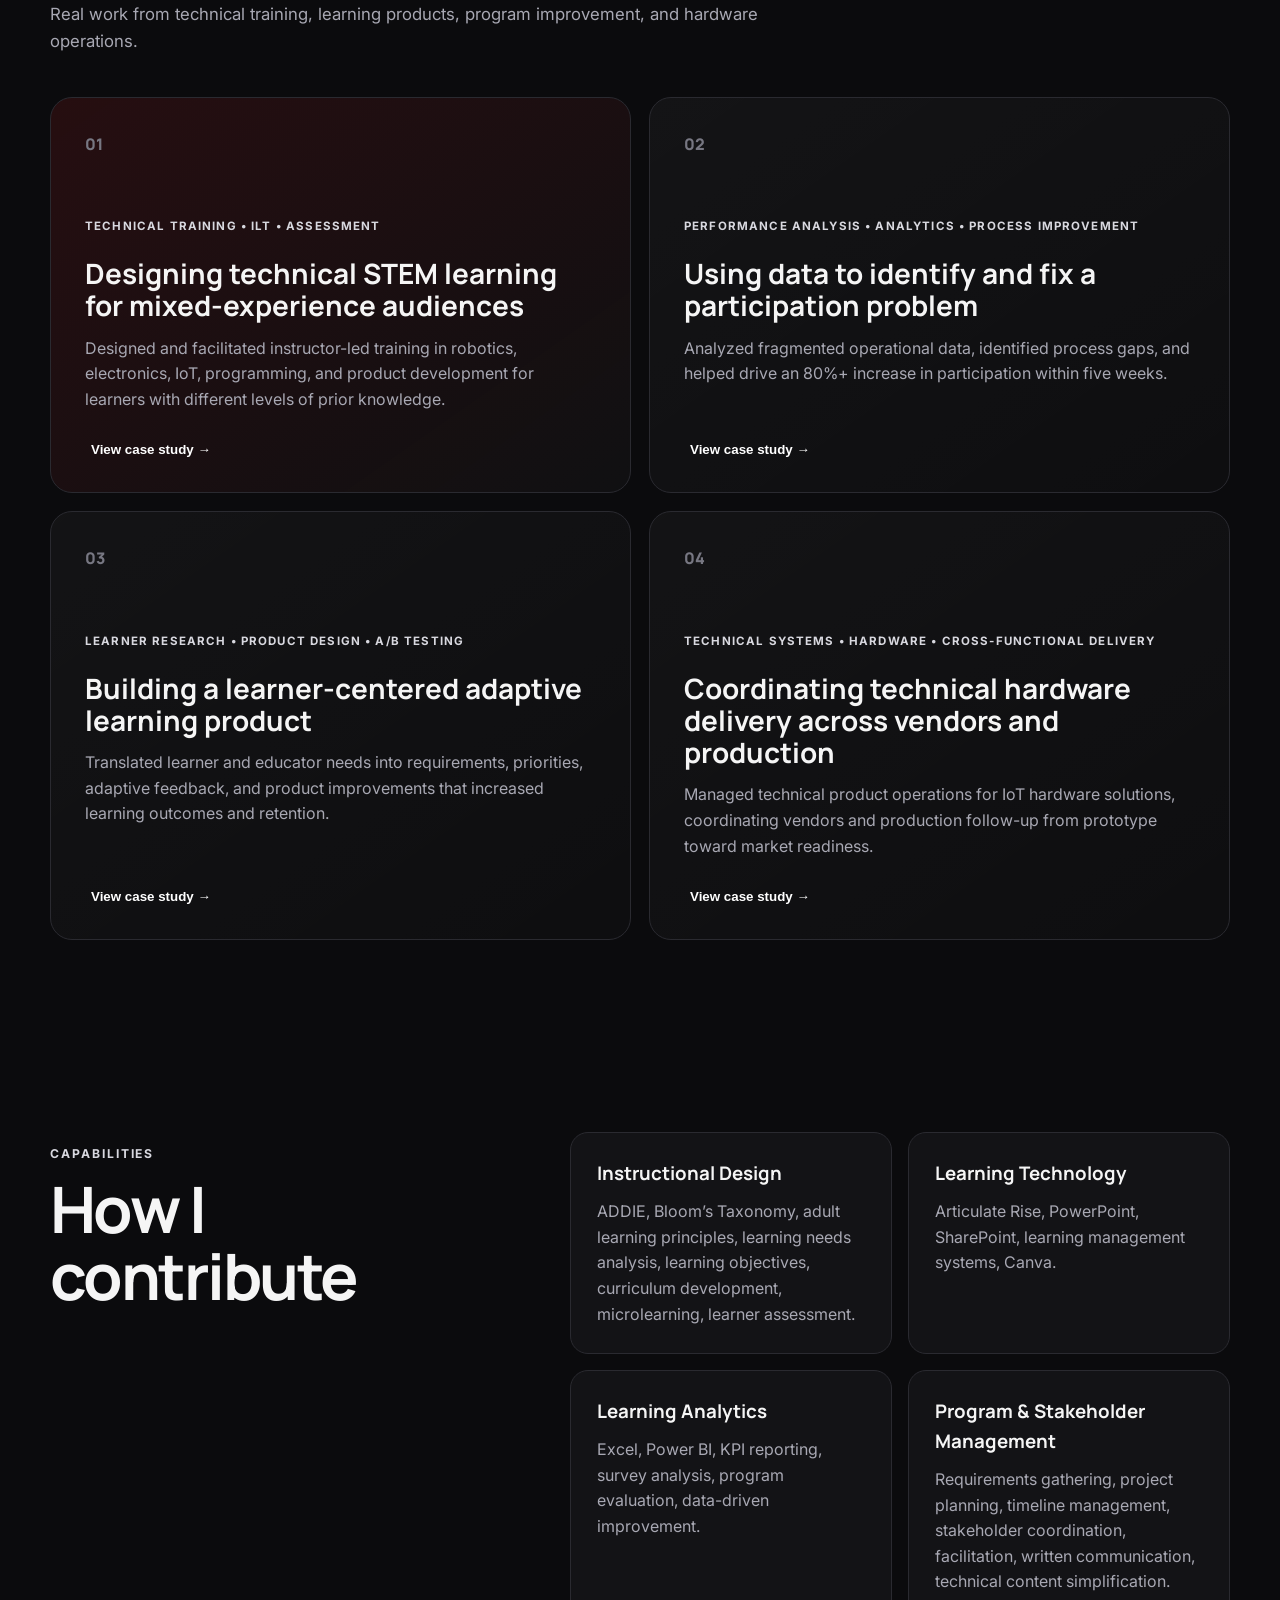
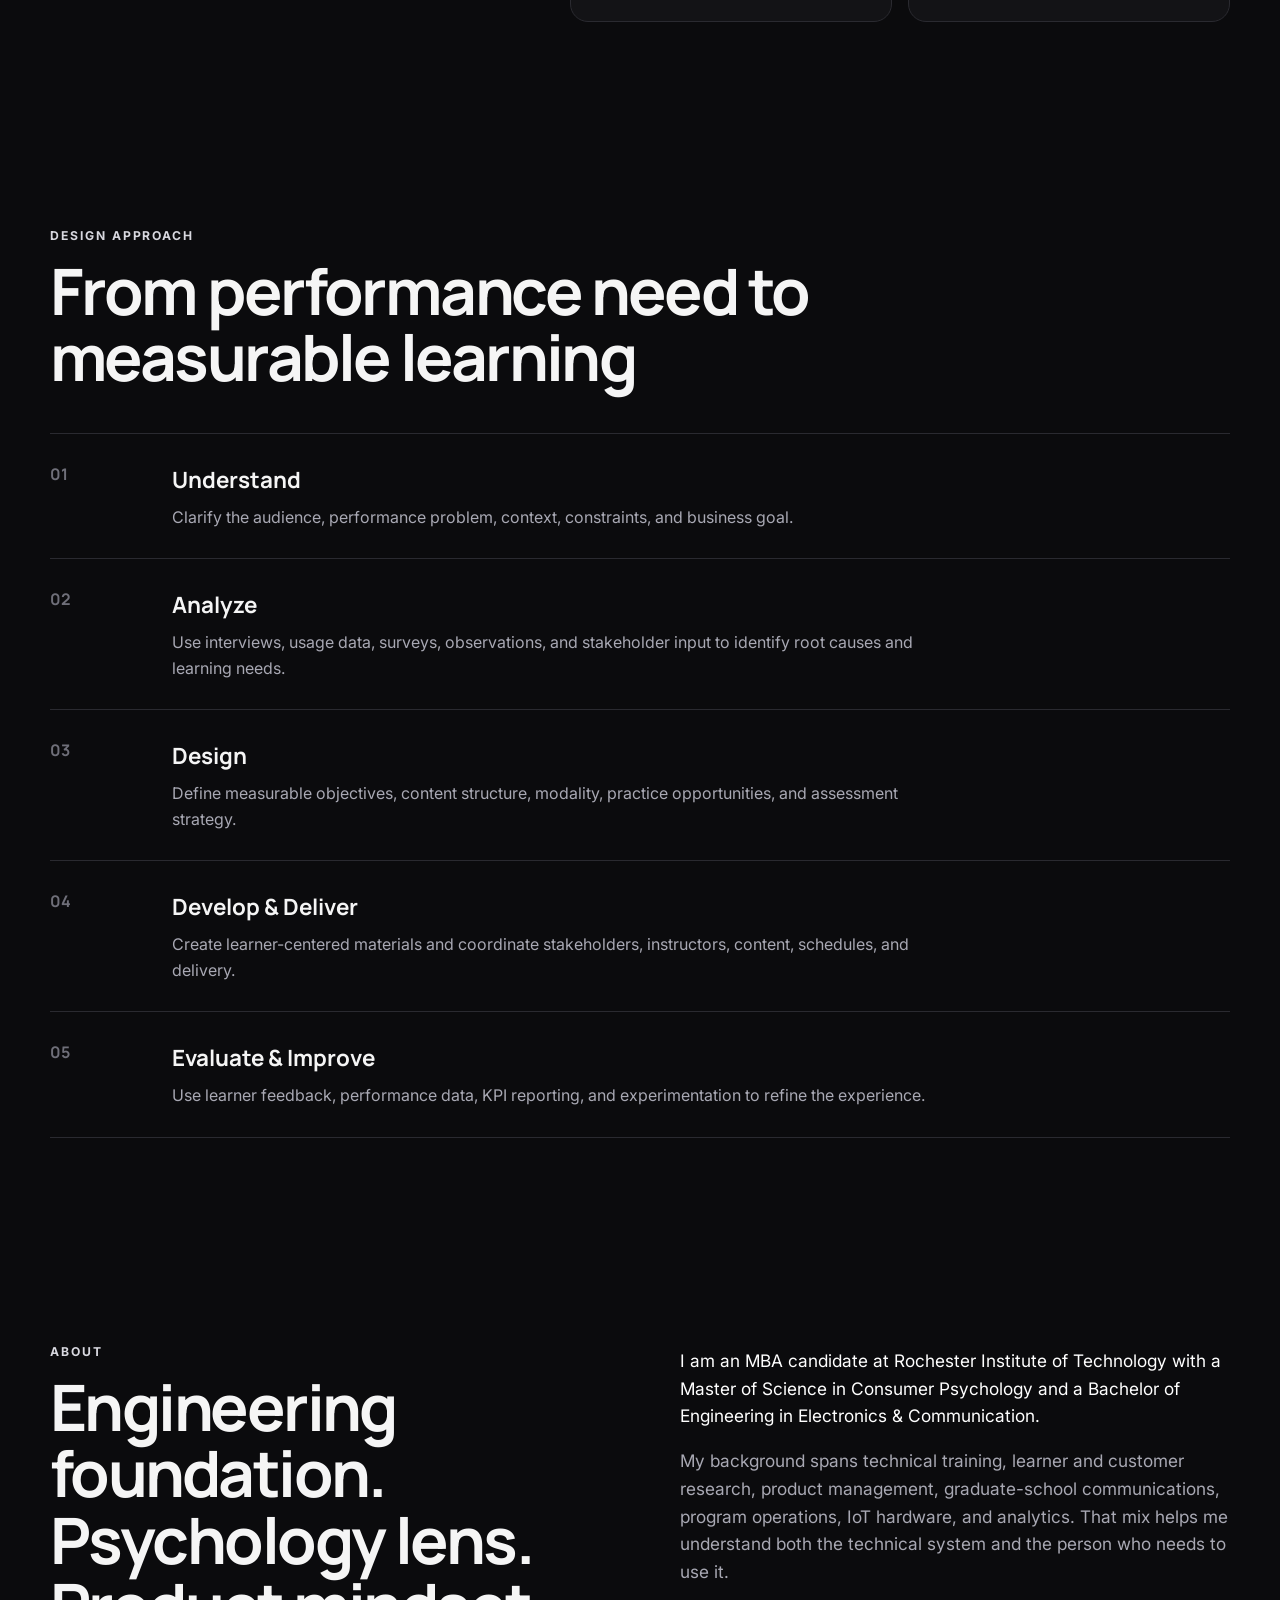
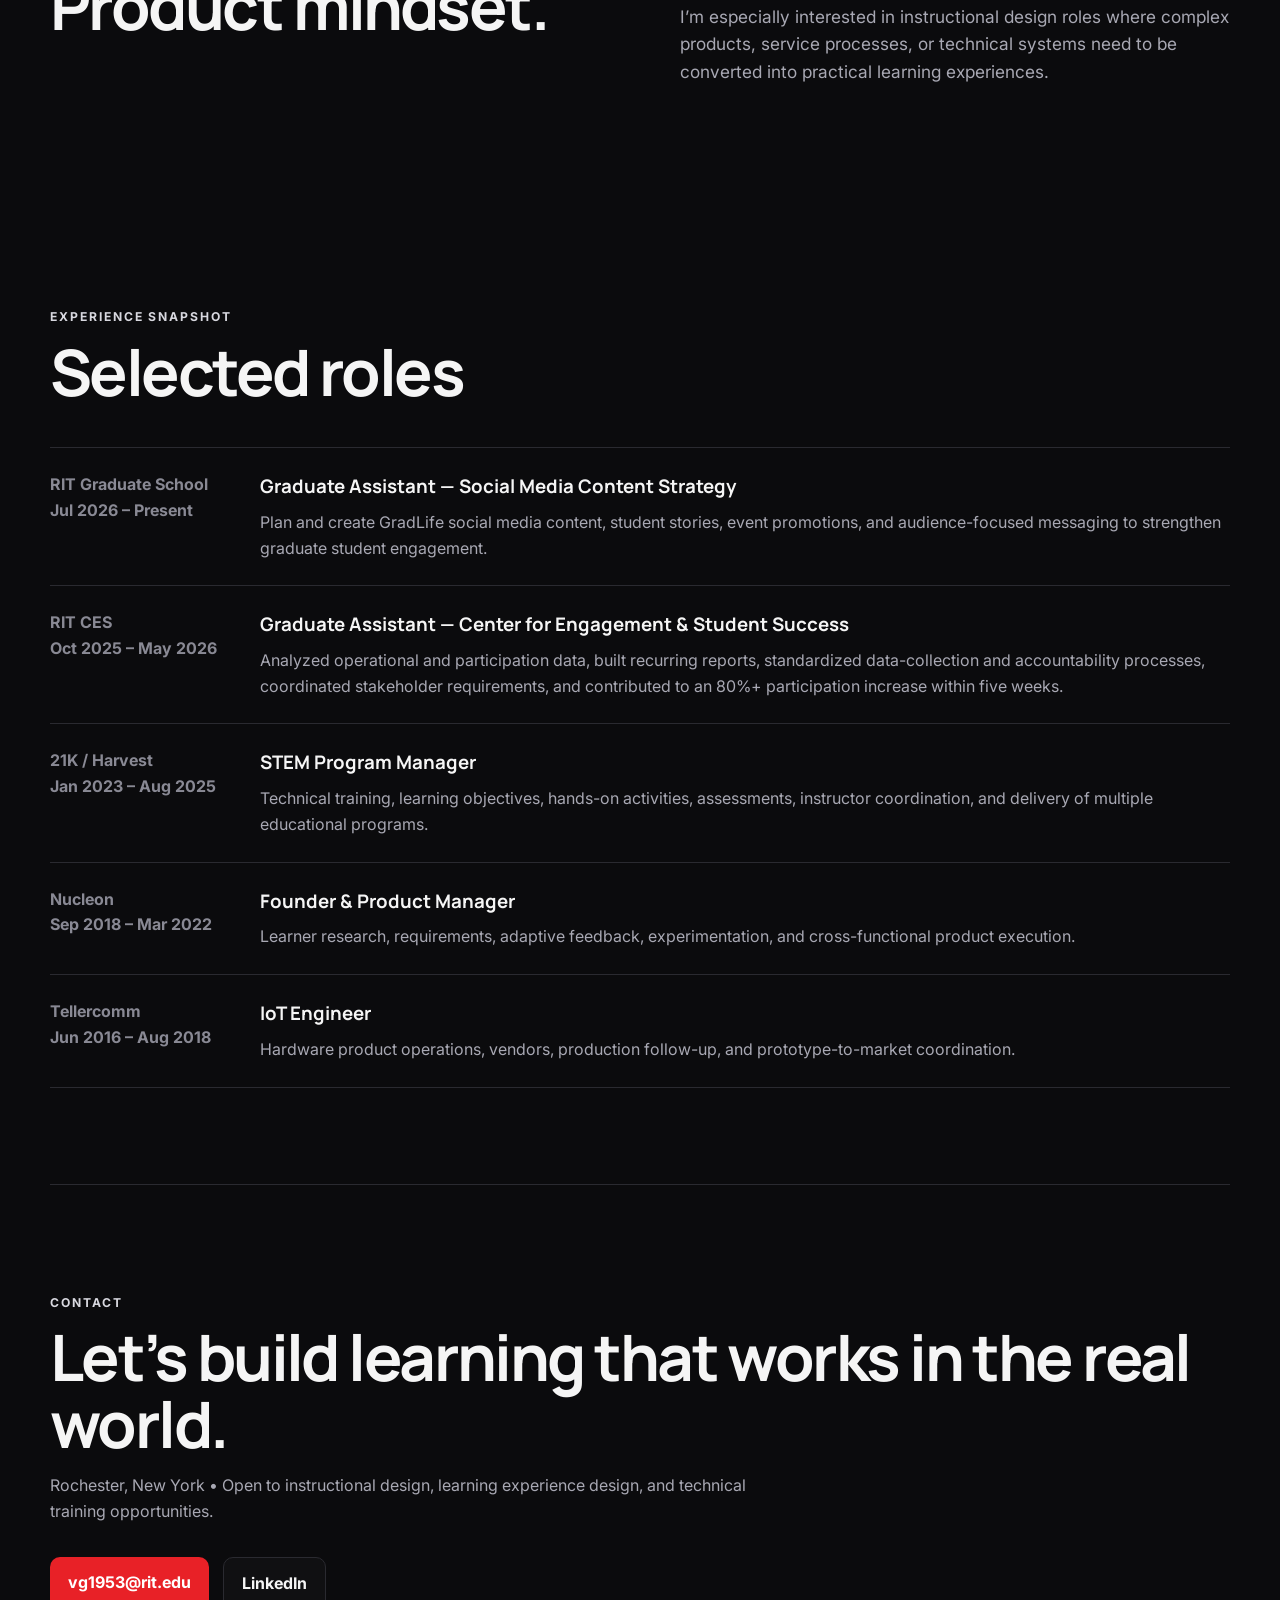
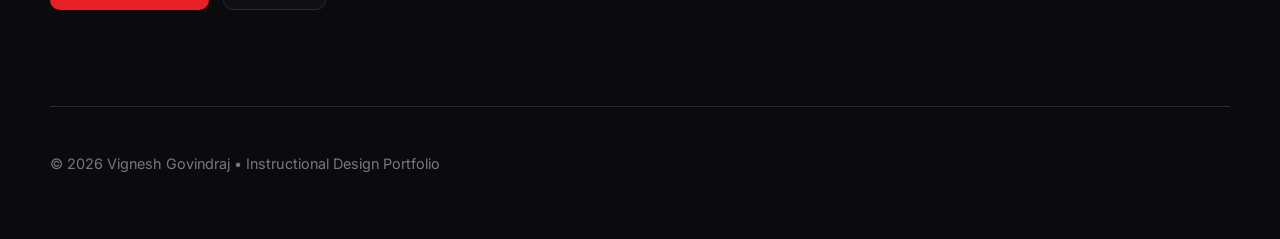
==== commit 243871e7: "Refine Graduate School social media strategy role" ====
--- a/index.html
+++ b/index.html
@@ -66,7 +66,7 @@
 <section class="section experience">
   <div class="section-heading"><p class="eyebrow">Experience snapshot</p><h2>Selected roles</h2></div>
   <div class="timeline">
-    <div class="timeline-item"><span>RIT Graduate School<br>Jul 2026 – Present</span><div><h3>Graduate Assistant / Graduate Design Assistant</h3><p>Support Graduate School communications and student engagement through GradLife social media content, event and orientation support, student-facing messaging, and coordination across students, faculty, staff, and leadership. Assist with backend execution for Graduate Research & Creative Scholarship initiatives, including timelines, stakeholder communication, and operational follow-through.</p></div></div>
+    <div class="timeline-item"><span>RIT Graduate School<br>Jul 2026 – Present</span><div><h3>Graduate Assistant — Social Media Content Strategy</h3><p>Plan and create GradLife social media content, student stories, event promotions, and audience-focused messaging to strengthen graduate student engagement.</p></div></div>
     <div class="timeline-item"><span>RIT CES<br>Oct 2025 – May 2026</span><div><h3>Graduate Assistant — Center for Engagement & Student Success</h3><p>Analyzed operational and participation data, built recurring reports, standardized data-collection and accountability processes, coordinated stakeholder requirements, and contributed to an 80%+ participation increase within five weeks.</p></div></div>
     <div class="timeline-item"><span>21K / Harvest<br>Jan 2023 – Aug 2025</span><div><h3>STEM Program Manager</h3><p>Technical training, learning objectives, hands-on activities, assessments, instructor coordination, and delivery of multiple educational programs.</p></div></div>
     <div class="timeline-item"><span>Nucleon<br>Sep 2018 – Mar 2022</span><div><h3>Founder & Product Manager</h3><p>Learner research, requirements, adaptive feedback, experimentation, and cross-functional product execution.</p></div></div>
